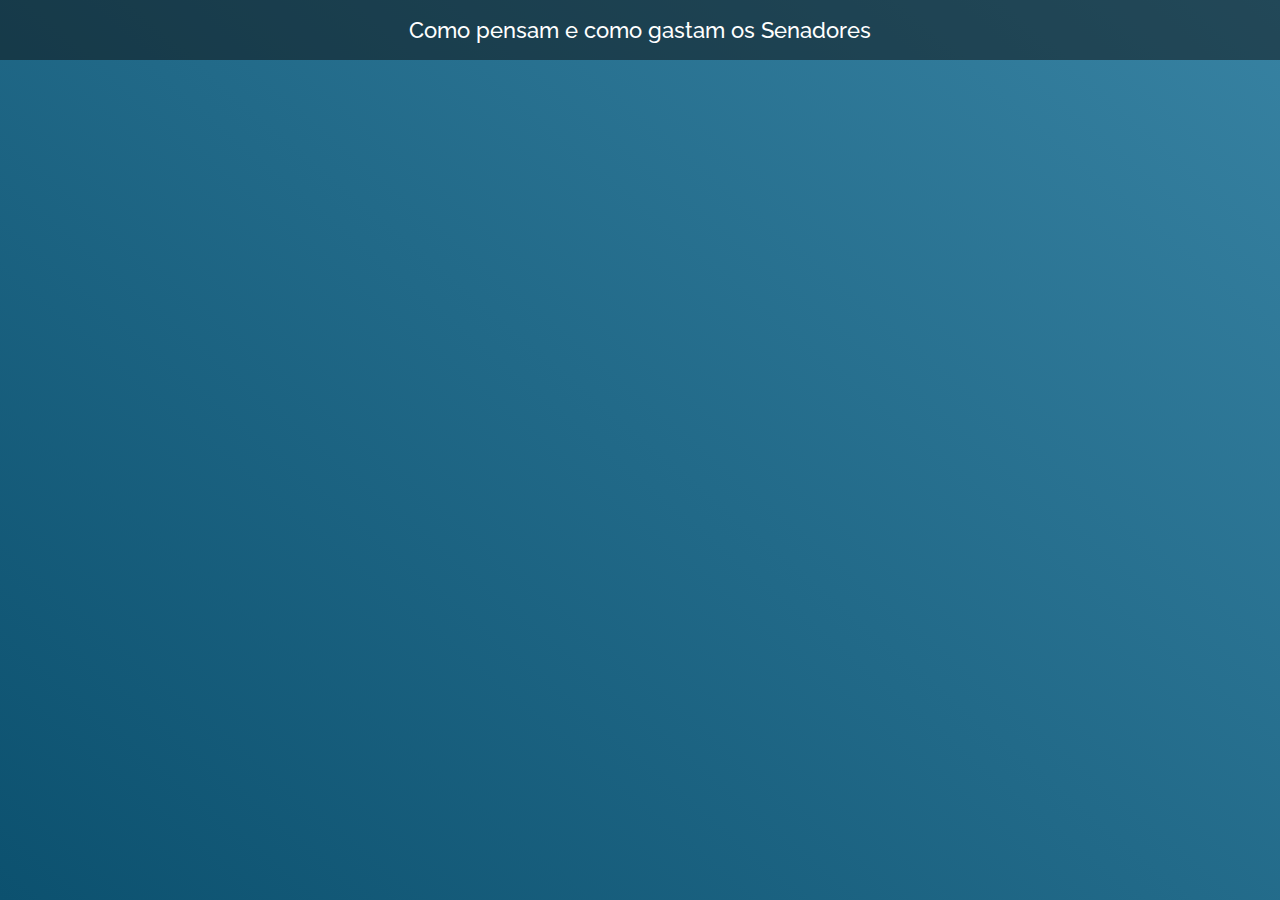
==== index.html @ 5895fe44 "background e título" ====
<!DOCTYPE html>
<html>
	<head>
		<link href="css/lib/bootstrap.min.css" rel="stylesheet">
		<script src="js/lib/jquery-3.1.1.min.js"></script>
		<script src="js/lib/bootstrap.min.js"></script>
		<script src="js/lib/handlebars-v4.0.5.js"></script>
		<link href="https://fonts.googleapis.com/css?family=Raleway" rel="stylesheet">
		<link href="css/celadon.css" rel="stylesheet">
		<script src="js/celadon.js"></script>
		<title>:: Celadon Underground Map ::</title>
	</head>
	<body>

		<div class="hero">
				<div class="hero_bg"></div>
				<h1>Como pensam e como gastam os Senadores</h1>
		</div>

		<script type="text/javascript">

		</script>
	</body>
</html>
---- css/celadon.css ----
/* celadon.css */

html, body{
	height: 100%;
	width: 100%;
	background-color: #1281B2;
	background-image: linear-gradient(220deg , #3782A2, #0C516F);
}

.hero_bg {
	background: rgb(13,13,13);
	opacity: 0.5;
	width: 100%;
	height: 100%;
	position: absolute;
	top: 0;
	left: 0;
	z-index: 15;
}

.hero{
	color: white;
	height: 60px;
	position: relative;
}

.hero h1{
	font-family: 'Raleway', sans-serif;
	text-align: center;
	margin: 0;
	padding: 0;
	position: relative;
	z-index: 16;
	font-size: 22px;
	line-height: 60px;
}
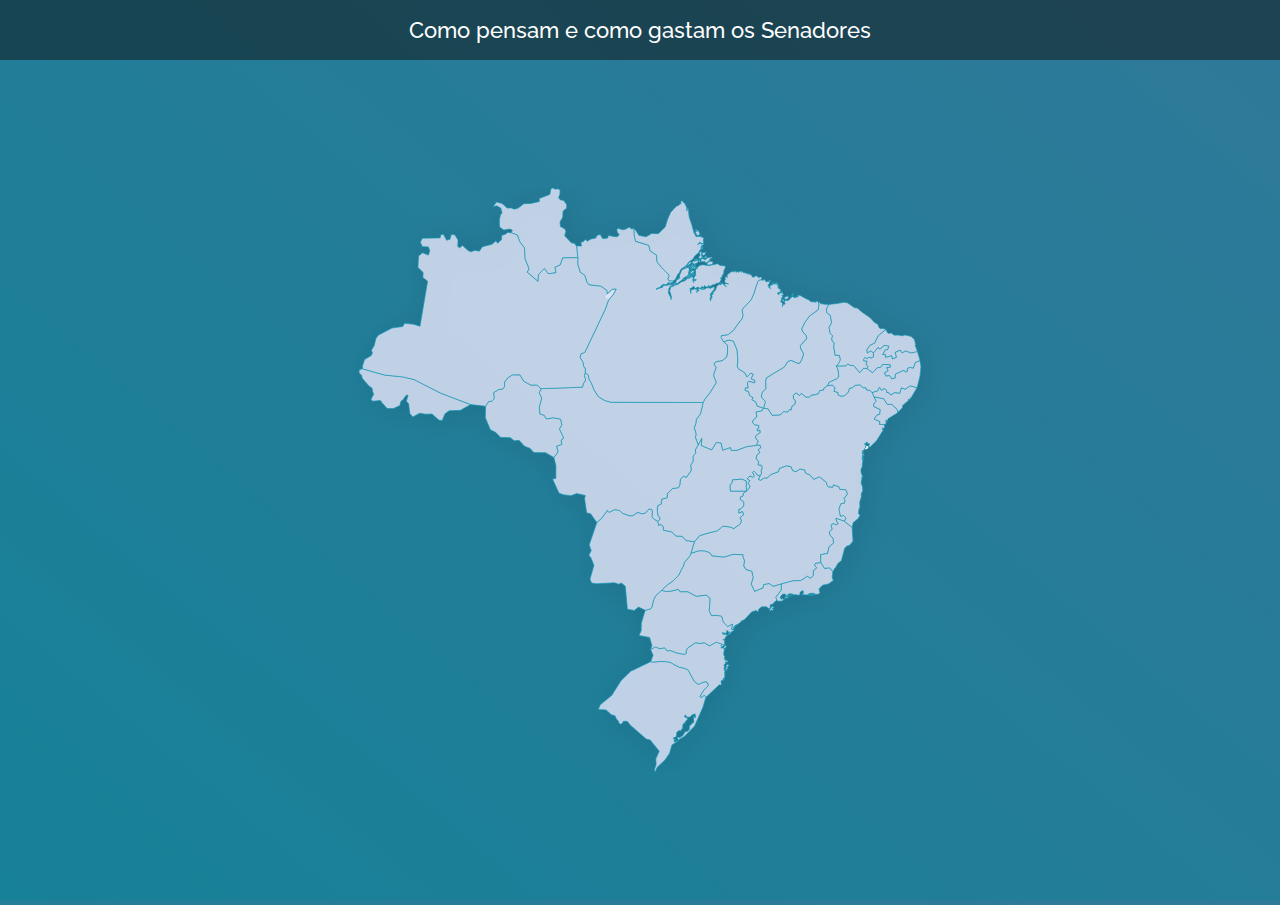
==== commit 3bd37707: "centralizando o mapa" ====
--- a/index.html
+++ b/index.html
@@ -17,8 +17,17 @@
 				<h1>Como pensam e como gastam os Senadores</h1>
 		</div>
 
+		<div class="center-content">
+				<div id="mapa-container">
+
+				</div>
+				<div id="menu">
+
+				</div>
+		</div>
+
 		<script type="text/javascript">
-
+			celadon.tpl.insert("mapa-container", "mapa")
 		</script>
 	</body>
 </html>
--- a/css/celadon.css
+++ b/css/celadon.css
@@ -4,7 +4,7 @@
 	height: 100%;
 	width: 100%;
 	background-color: #1281B2;
-	background-image: linear-gradient(220deg , #3782A2, #0C516F);
+	background-image: linear-gradient(220deg , #2F7999, #178199);
 }
 
 .hero_bg {
@@ -34,3 +34,34 @@
 	font-size: 22px;
 	line-height: 60px;
 }
+
+.center-content{
+	width: 100%;
+	height: calc(100% - 60px);
+}
+
+#mapa-container {
+	position: relative;
+	float: left;
+	width: 100%;
+	height: 100%;
+}
+
+#mapa-container svg{
+	width: 100%;
+	height: 100%;
+	padding: 10%;
+}
+
+/* MAP */
+.state {
+		cursor: default;
+		fill: rgba(230,230,250,0.8);
+		stroke: rgba(18,151,178,0.8);
+		stroke-width: 0.5px;
+}
+
+.state:hover {
+	fill: #43a7c0;
+	transition: 0.1s linear;
+}
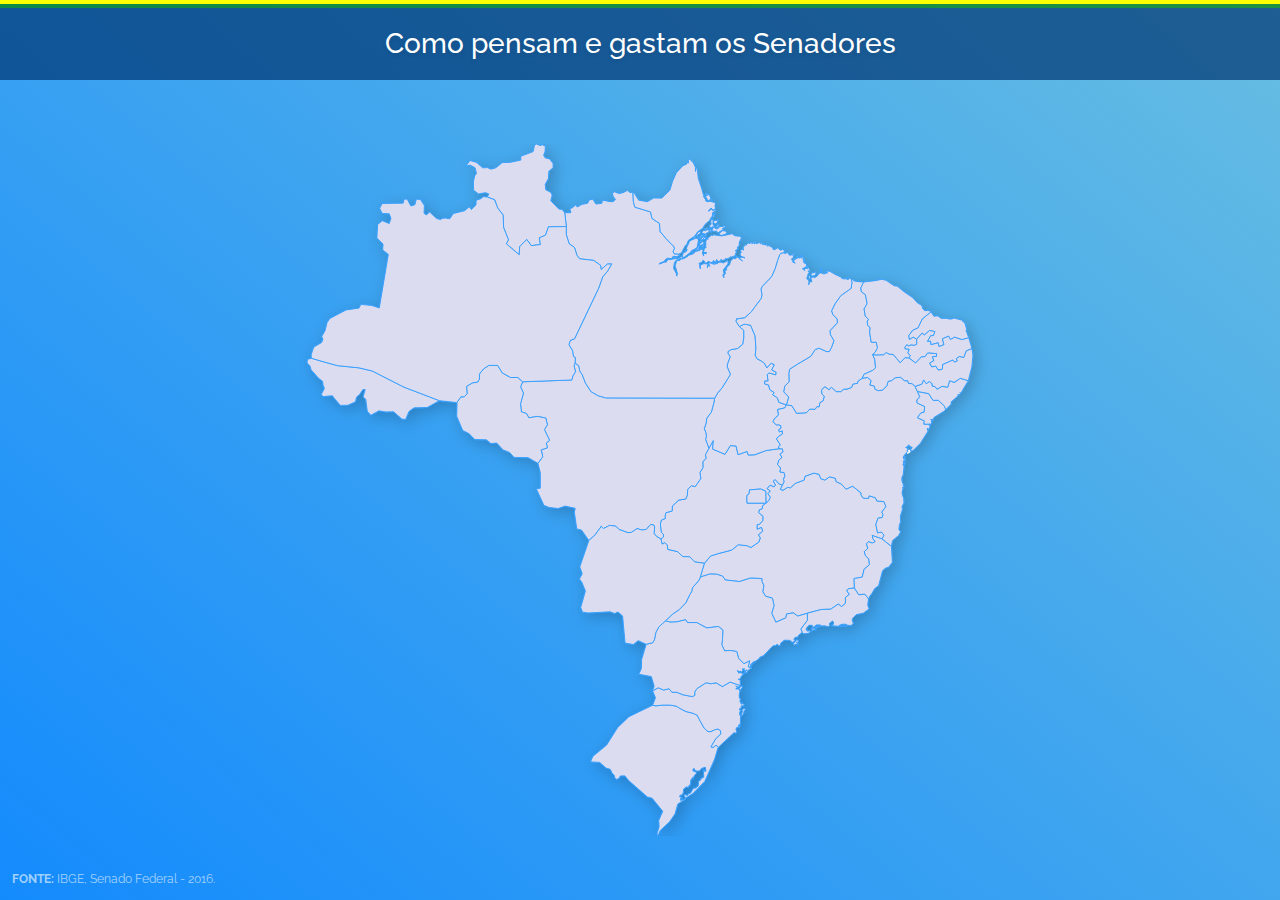
==== commit 087bd654: "Adicionando seleção do estado" ====
--- a/index.html
+++ b/index.html
@@ -8,22 +8,36 @@
 		<link href="https://fonts.googleapis.com/css?family=Raleway" rel="stylesheet">
 		<link href="css/celadon.css" rel="stylesheet">
 		<script src="js/celadon.js"></script>
+		<script src="js/data.js"></script>
 		<title>:: Celadon Underground Map ::</title>
 	</head>
 	<body>
 
 		<div class="hero">
 				<div class="hero_bg"></div>
-				<h1>Como pensam e como gastam os Senadores</h1>
+				<h1>Como pensam e gastam os Senadores</h1>
 		</div>
 
 		<div class="center-content">
 				<div id="mapa-container">
 
 				</div>
-				<div id="menu">
+				<div id="menu-container">
+					<div class="block-title">
+						<h2>
+							<span class="chapeu">Senadores do estado de</span><br>
+							<span class="estado">Minas Gerais</span>
+						</h2>
+						<div class="stats">
+							<p>População: <span id="pop"></span></p>
+							<p>Capital: <span id="capital"></span></p>
+						</div>
+					</div>
+				</div>
+		</div>
 
-				</div>
+		<div id="fonte-container">
+				<p> <strong>FONTE:</strong> IBGE, Senado Federal - 2016.</p>
 		</div>
 
 		<script type="text/javascript">
--- a/css/celadon.css
+++ b/css/celadon.css
@@ -4,12 +4,14 @@
 	height: 100%;
 	width: 100%;
 	background-color: #1281B2;
-	background-image: linear-gradient(220deg , #2F7999, #178199);
+	background-image: linear-gradient(220deg , #67bde2, #148bfd);
+	font-family: 'Raleway', sans-serif;
 }
 
 .hero_bg {
-	background: rgb(13,13,13);
-	opacity: 0.5;
+	border-top: 4px solid green;
+	background: rgb(0,54,115);
+	opacity: 0.7;
 	width: 100%;
 	height: 100%;
 	position: absolute;
@@ -19,25 +21,28 @@
 }
 
 .hero{
+	border-top: 4px solid yellow;
 	color: white;
-	height: 60px;
+	height: 80px;
 	position: relative;
 }
 
 .hero h1{
-	font-family: 'Raleway', sans-serif;
 	text-align: center;
 	margin: 0;
 	padding: 0;
 	position: relative;
 	z-index: 16;
-	font-size: 22px;
-	line-height: 60px;
+	font-size: 28px;
+	line-height: 80px;
+	text-shadow: rgba(0,0,0,0.1) 0px 2px 5px;
 }
 
 .center-content{
 	width: 100%;
-	height: calc(100% - 60px);
+	height: calc(100% - 80px);
+	perspective: 1420px;
+	overflow: hidden;
 }
 
 #mapa-container {
@@ -45,23 +50,92 @@
 	float: left;
 	width: 100%;
 	height: 100%;
+	transition:  0.32s ease-out;
+}
+
+#mapa-container.panel-opened {
+	width: 65%;
+	transform: rotateY(18deg);
 }
 
 #mapa-container svg{
 	width: 100%;
 	height: 100%;
-	padding: 10%;
+	padding: 5% 20px;
+}
+
+/* Menu */
+
+#menu-container {
+	width: 35%;
+	top:0px;
+	height: 100%;
+	background-color: #3178C1;
+	overflow: hidden;
+	transition: 0.32s ease-out;
+	border-left: solid 2px rgba(0,0,0,0.1);
+}
+
+#menu-container.panel-opened {
+
+}
+
+.block-title {
+	background-color: white;
+	border-radius: 5px;
+	margin: 10px 10px;
+	padding: 10px;
+	text-align: left;
+}
+
+#menu-container h2{
+	color: #232323;
+	margin: 0;
+	font-size: 32px;
+}
+
+#menu-container .chapeu{
+	font-size: 16px;
+	color: #3178c1;
+}
+
+/* FONTE */
+#fonte-container {
+	position: absolute;
+	bottom: 0;
+	left: 0;
+	margin: 0;
+	padding: 2px 12px;
+	color: rgba(255,255,255,0.6);
+	font-size: 12px;
+}
+
+/* STATS do Estado */
+.stats {
+	padding: 5px 0 0 0;
+  border-top: solid 1px #CCC;
+  margin-top: 5px;
+	font-family: Arial;
+}
+.stats p{
+	margin: 0;
+	padding: 0;
 }
 
 /* MAP */
 .state {
-		cursor: default;
-		fill: rgba(230,230,250,0.8);
-		stroke: rgba(18,151,178,0.8);
-		stroke-width: 0.5px;
+	cursor: pointer;
+	fill: rgba(220,220,240,1.0);
+	stroke: #359FFF;
+	stroke-width: 0.5px;
+}
+
+.state.selected{
+	cursor: default;;
+	fill: #D4B343 !important;
 }
 
 .state:hover {
-	fill: #43a7c0;
+	fill: #FFF;
 	transition: 0.1s linear;
 }
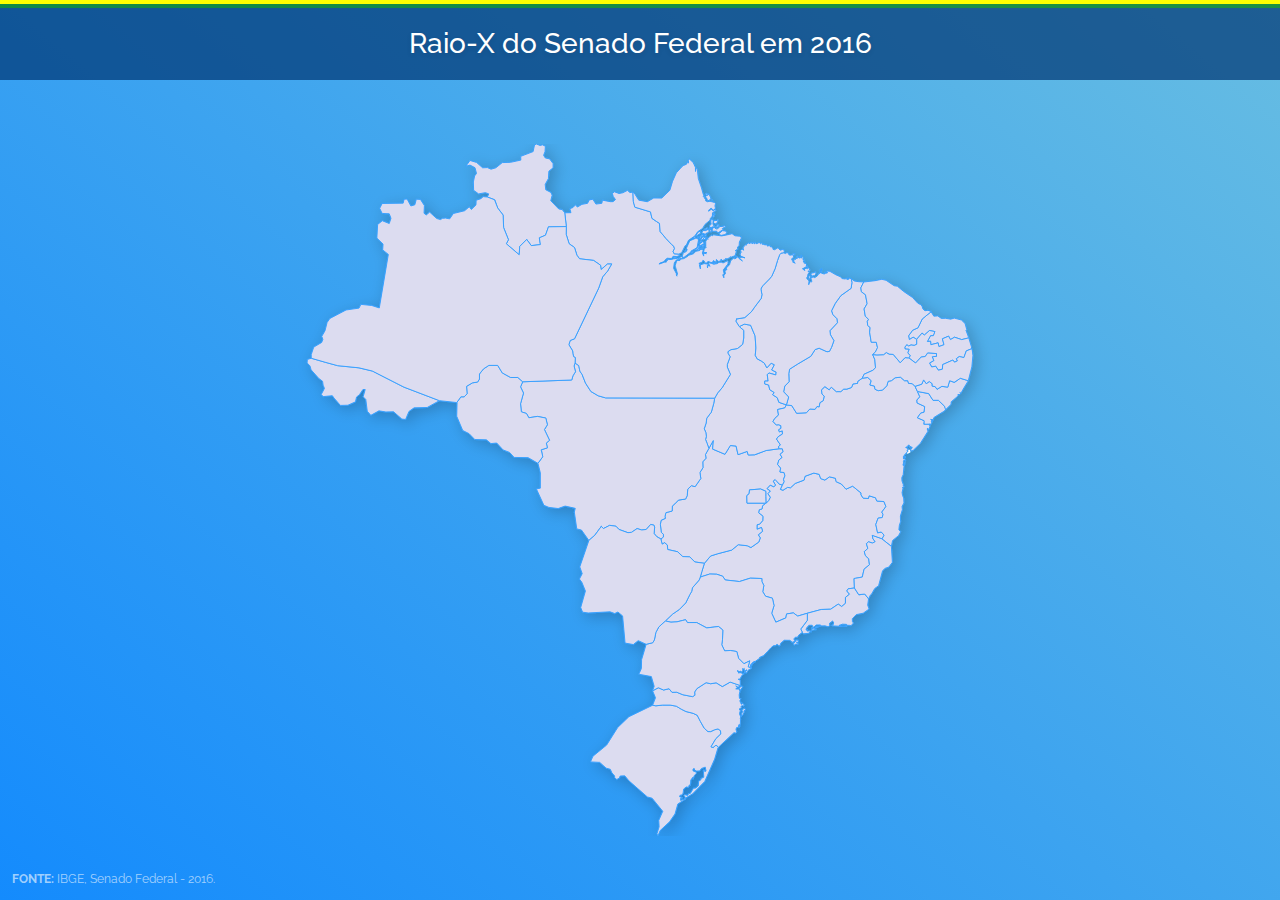
==== commit 3a0b1e33: "Atualizando o título" ====
--- a/index.html
+++ b/index.html
@@ -9,31 +9,13 @@
 		<link href="css/celadon.css" rel="stylesheet">
 		<script src="js/celadon.js"></script>
 		<script src="js/data.js"></script>
-		<title>:: Celadon Underground Map ::</title>
+		<title>Raio-X do Senado Federal em 2016</title>
 	</head>
 	<body>
 
-		<div class="hero">
-				<div class="hero_bg"></div>
-				<h1>Como pensam e gastam os Senadores</h1>
-		</div>
-
 		<div class="center-content">
-				<div id="mapa-container">
-
-				</div>
-				<div id="menu-container">
-					<div class="block-title">
-						<h2>
-							<span class="chapeu">Senadores do estado de</span><br>
-							<span class="estado">Minas Gerais</span>
-						</h2>
-						<div class="stats">
-							<p>População: <span id="pop"></span></p>
-							<p>Capital: <span id="capital"></span></p>
-						</div>
-					</div>
-				</div>
+				<div id="mapa-container"></div>
+				<div id="menu-container"></div>
 		</div>
 
 		<div id="fonte-container">
@@ -42,6 +24,7 @@
 
 		<script type="text/javascript">
 			celadon.tpl.insert("mapa-container", "mapa")
+			celadon.tpl.insert("menu-container", "panel")
 		</script>
 	</body>
 </html>
--- a/css/celadon.css
+++ b/css/celadon.css
@@ -6,6 +6,24 @@
 	background-color: #1281B2;
 	background-image: linear-gradient(220deg , #67bde2, #148bfd);
 	font-family: 'Raleway', sans-serif;
+}
+
+body{
+	-webkit-touch-callout: none;
+	-webkit-user-select: none;
+	-khtml-user-select: none;
+	-moz-user-select: none;
+	-ms-user-select: none;
+	user-select: none;
+}
+
+h1,h2,h3,p,span{
+	cursor: default;
+}
+
+.transparent {
+	opacity: 0;
+	display: none;
 }
 
 .hero_bg {
@@ -40,9 +58,13 @@
 
 .center-content{
 	width: 100%;
+	height: 100%;
+	overflow: hidden;
+}
+
+.map{
+	perspective: 800px;
 	height: calc(100% - 80px);
-	perspective: 1420px;
-	overflow: hidden;
 }
 
 #mapa-container {
@@ -54,8 +76,12 @@
 }
 
 #mapa-container.panel-opened {
-	width: 65%;
-	transform: rotateY(18deg);
+	width: 60%;
+}
+
+.panel-opened .map{
+	transform: rotateY(5deg);
+	transition:  0.32s ease-out;
 }
 
 #mapa-container svg{
@@ -67,17 +93,21 @@
 /* Menu */
 
 #menu-container {
-	width: 35%;
+	width: 40%;
 	top:0px;
 	height: 100%;
+	margin-right: -40%;
 	background-color: #3178C1;
 	overflow: hidden;
 	transition: 0.32s ease-out;
 	border-left: solid 2px rgba(0,0,0,0.1);
+	position: absolute;
+	right: 0;
+	overflow-y: scroll;
 }
 
 #menu-container.panel-opened {
-
+	margin-right: 0;
 }
 
 .block-title {
@@ -88,13 +118,13 @@
 	text-align: left;
 }
 
-#menu-container h2{
+.block-title h2{
 	color: #232323;
 	margin: 0;
 	font-size: 32px;
 }
 
-#menu-container .chapeu{
+.block-title .chapeu{
 	font-size: 16px;
 	color: #3178c1;
 }
@@ -113,8 +143,8 @@
 /* STATS do Estado */
 .stats {
 	padding: 5px 0 0 0;
-  border-top: solid 1px #CCC;
-  margin-top: 5px;
+	border-top: solid 1px #CCC;
+	margin-top: 5px;
 	font-family: Arial;
 }
 .stats p{
@@ -139,3 +169,308 @@
 	fill: #FFF;
 	transition: 0.1s linear;
 }
+
+/* SENADORES */
+
+.senadores {
+	text-align: center;
+	margin-top: 20px;
+	margin-bottom: 10px;
+}
+
+.senadores img {
+
+	border-radius: 5px;
+	width: 22%;
+	background-color: #ccc;
+	margin: 0px 10px;
+	border-bottom: solid orange 5px;
+
+	filter: none;
+	-webkit-filter: grayscale(90%);
+	-moz-filter:    grayscale(90%);
+	-ms-filter:     grayscale(90%);
+	-o-filter:      grayscale(90%);
+	opacity: 0.72;
+	cursor: pointer;
+	transition: all 300ms ease;
+}
+
+.senadores img:hover {
+	opacity: 1.0;
+}
+
+.senadores .selected {
+	-webkit-filter: grayscale(0%);
+	-moz-filter:    grayscale(0%);
+	-ms-filter:     grayscale(0%);
+	-o-filter:      grayscale(0%);
+	opacity: 1.0;
+}
+
+/* DADOS */
+
+.block-data {
+	top: 0px;
+	bottom: 0px;
+	background-color: #0D497D;
+	border-radius: 5px;
+	margin: 10px 10px 10px 10px;
+	padding: 10px;
+	text-align: left;
+	transition: opacity 0.2s ease;
+}
+
+.arrow-up{
+	margin-top: -24px;
+	margin-left: calc(66% - 16% - 15px);
+	transition: all .25s ease;
+}
+
+.arrow-up polygon{
+	fill: #0D497D;
+	stroke: #3178C1;
+	stroke-width: 2px;
+}
+
+.arrow-up rect {
+	fill: #0d497d;
+	stroke: none;
+}
+
+.block-data h2{
+	padding: 0;
+	margin: 0;
+	font-size: 28px;
+	border-bottom: solid 1px white;
+	margin-bottom: 15px;
+}
+
+.block-data h2 .senador {
+	color: #fff;
+	margin-top: 15px;
+}
+
+.block-data h2 .chapeu {
+	color: #56a4f5;
+	font-size: 14px;
+}
+
+
+/* RELATORIOS */
+.split {
+
+}
+
+.split .gastos, .split .atividade {
+	width: 100%;
+	background-color: #185a96;
+	border-radius: 5px;
+	padding: 10px;
+	margin-top: 10px;
+	white-space: nowrap;
+}
+
+.split .gastos{
+	margin-right: 10px;
+}
+
+.split h3 {
+	font-size: 12px;
+	text-transform: uppercase;
+	color: #CCC;
+	text-align: center;
+	margin: 0px;
+}
+
+.gasto.top1{
+	margin-top: 20px;
+}
+
+.gasto{
+	padding: 5px 5px;
+	font-family: Arial;
+	display: flex;
+	flex-wrap: wrap;
+	align-items: center;
+}
+
+.valores {
+	border: solid 1px rgba(255,255,255,0.3);
+	border-style: dotted;
+}
+
+.gasto .valores{
+	height: 35px;
+	position: relative;
+	flex-basis: 40%;
+	flex:6;
+}
+
+.gasto .label{
+	font-size: 13px;
+	text-align: right;
+	font-weight: lighter;
+	white-space: normal;
+	max-width: 60%;
+	flex-basis: 60%;
+	flex: 4;
+	font-family: 'Arial', 'Raleway';
+	margin: 0;
+}
+
+.gasto .em2016, .gasto .media {
+	position: absolute;
+	left:0;
+	transition: all 0.2s ease;
+}
+
+.gasto .media {
+	background-color: #3497e4;
+	height: 100%;
+	width: 80%;
+	overflow: visible;
+}
+
+.media span {
+	background-color: red;
+	height: 120%;
+	top: -10%;
+	right: 0px;
+	width: 5px;
+	position: absolute;
+	background-color: #3497e4
+}
+
+.gasto .em2016 {
+	width: 50%;
+	top: 2px;
+	bottom: 2px;
+	text-align: right;
+	background-color: #d4b342;
+	color: #423c32;
+	font-size: 12px;
+	padding: 6px 8px;
+	font-weight: normal;
+	box-shadow: 2px 0px 3px rgba(0,0,0,0.32);
+}
+
+
+/* LEGENDA  */
+
+.legenda{
+	display: flex;
+	width: 100%;
+	margin-top: 15px;
+	padding-bottom: 10px;
+	padding-top: 10px;
+  justify-content: center;
+}
+
+.legenda .label {
+	margin: 0px 20px;
+	color: #d9f3fa;
+	font-family: Arial;
+	font-weight: normal;
+	font-size: 11px;
+}
+
+.legenda .box{
+	position: absolute;
+	width: 24px;
+	border-radius: 5px;
+	height: 12px;
+	margin-left: -32px;
+}
+
+.box.orange {
+	background-color: #d4b342;
+}
+
+.box.blue {
+	background-color: #3497e4;
+}
+
+.box.dark-orange {
+	background-color: #ec7a41;
+}
+
+.box.green {
+	background-color: #a1d442;
+}
+
+.disclaimer {
+	font-size: 11px;
+	color: #cccccc;
+	width: 100%;
+  white-space: normal;
+	border-top: solid 1px #3178c1;
+  padding-top: 10px;
+}
+
+.atividade .chart {
+	height: 150px;
+	margin: 20px;
+	flex: 3;
+	float: left;
+}
+
+.atividade .legenda{
+	flex: 1;
+}
+
+.chart svg {
+	margin: 0 auto;
+  transform: rotate(-90deg);
+  background: #3497e4;
+  border-radius: 50%;
+  display: block;
+}
+
+/* 471 */
+
+.pie{
+	fill: rgba(0,0,0,0);
+	stroke-width: 150;
+	transition: stroke-dasharray .3s ease;
+}
+
+.pie.tier1 {
+	stroke: #d4b342;
+	stroke-dasharray: 280 1000;
+}
+
+.pie.tier2 {
+	stroke: #ec7a41;
+	stroke-dasharray: 200 1000;
+}
+
+.info .label{
+	font-size: 13px;
+	display: flex;
+  flex-direction: column;
+  align-items: center;
+}
+
+.info .label .box {
+	font-size: 20px;
+	padding: 6px 15px;
+	border-radius: 5px;
+	font-family: "Arial";
+	font-weight: normal;
+	color: rgba(255,255,255,0.8);
+	transition: all 0.2s ease;
+}
+
+.atividade .info{
+	display: flex;
+	flex-wrap: wrap;
+	padding: 30px 10px 10px 10px;
+	justify-content: center;
+	flex: 5;
+}
+
+.atividade .data-area {
+	display: flex;
+	align-items: center;
+}
